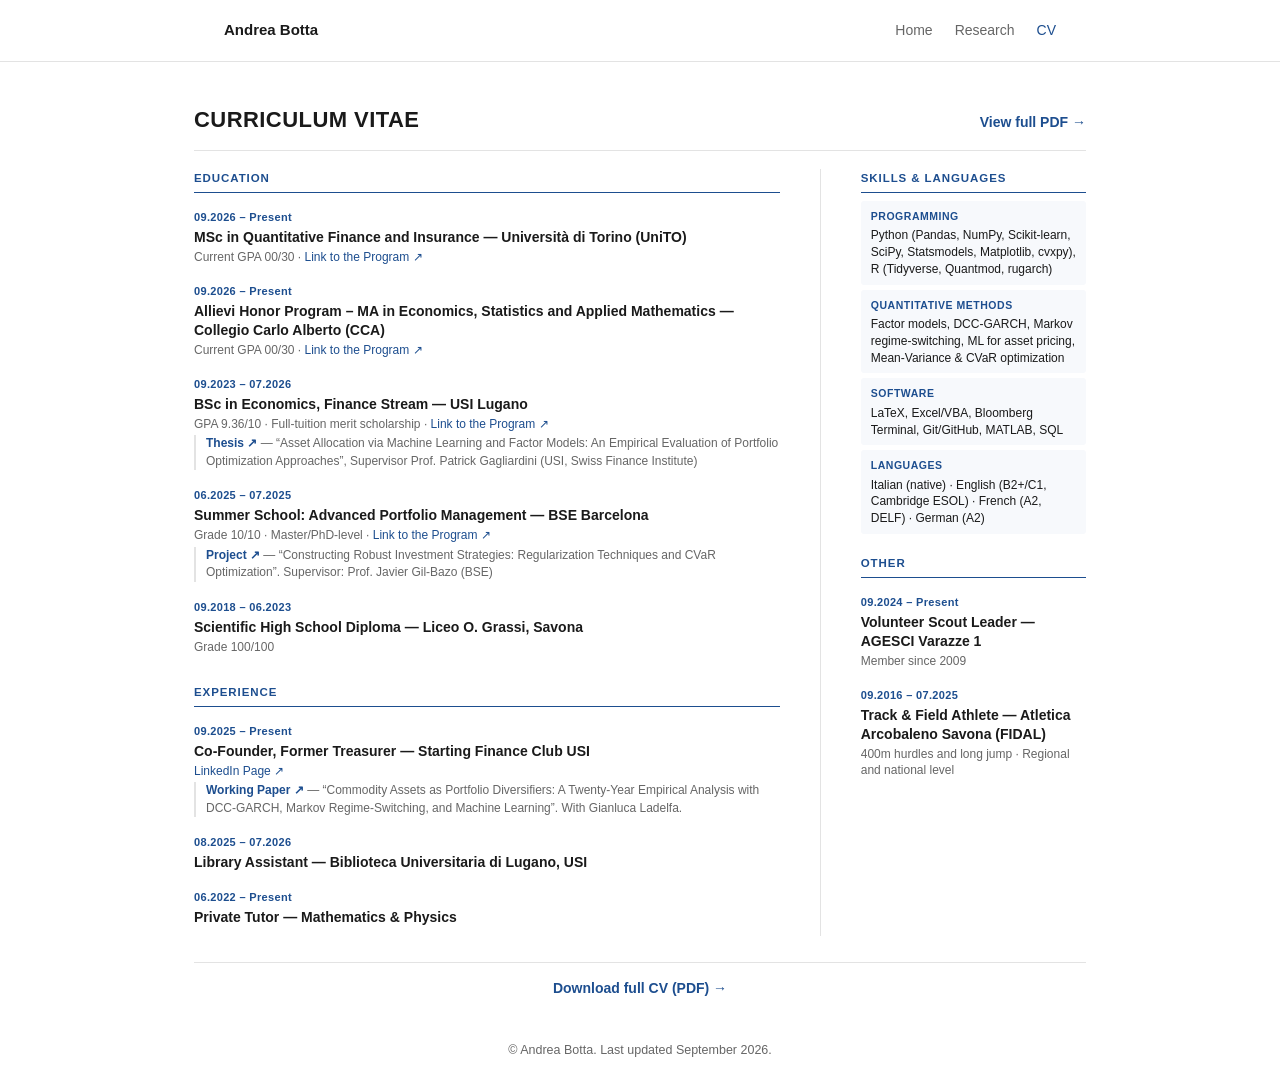
==== cv.html @ f4a3f2e6 "Update footer last updated date to September 2026" ====
<!DOCTYPE html>
<html lang="en">
<head>
<meta charset="UTF-8">
<meta name="viewport" content="width=device-width, initial-scale=1.0">
<title>CV — Andrea Botta</title>
<link rel="stylesheet" href="style.css">
</head>
<body class="cv-page">

<nav>
  <div class="nav-inner">
    <a href="index.html" class="nav-name">Andrea Botta</a>
    <div class="nav-links">
      <a href="index.html#home">Home</a>
      <a href="index.html#research">Research</a>
      <a href="cv.html" class="active">CV</a>
    </div>
  </div>
</nav>

<main class="wrap">

  <div class="cv-header">
    <h1 class="page-title">Curriculum Vitae</h1>
    <a href="07-2026_CV_ENG_Andrea_Botta.pdf" target="_blank" class="pdf-top-link">View full PDF →</a>
  </div>

  <div class="cv-grid">

    <!-- LEFT COLUMN — chronological history -->
    <div class="cv-col cv-col-left">

      <section id="education">
        <h2 class="sub-heading">Education</h2>

        <div class="cv-card">
          <div class="cv-card-date">09.2026 – Present</div>
          <div class="cv-card-title">MSc in Quantitative Finance and Insurance — Università di Torino (UniTO)</div>
          <div class="cv-card-sub">Current GPA 00/30 · <a href="https://www.finance-insurance.unito.it/do/home.pl" target="_blank">Link to the Program ↗</a></div>
        </div>

        <div class="cv-card">
          <div class="cv-card-date">09.2026 – Present</div>
          <div class="cv-card-title">Allievi Honor Program – MA in Economics, Statistics and Applied Mathematics — Collegio Carlo Alberto (CCA)</div>
          <div class="cv-card-sub">Current GPA 00/30 · <a href="https://www.carloalberto.org/education/allievi-honors-program/" target="_blank">Link to the Program ↗</a></div>
        </div>

        <div class="cv-card">
          <div class="cv-card-date">09.2023 – 07.2026</div>
          <div class="cv-card-title">BSc in Economics, Finance Stream — USI Lugano</div>
          <div class="cv-card-sub">GPA 9.36/10 · Full-tuition merit scholarship · <a href="https://www.desk.usi.ch/it/piano-degli-studi-bachelor-in-scienze-economiche" target="_blank">Link to the Program ↗</a></div>
          <div class="cv-card-link"><a href="index.html#research">Thesis ↗</a> — “Asset Allocation via Machine Learning and Factor Models: An Empirical Evaluation of Portfolio Optimization Approaches”, Supervisor Prof. Patrick Gagliardini (USI, Swiss Finance Institute)</div>
        </div>

        <div class="cv-card">
          <div class="cv-card-date">06.2025 – 07.2025</div>
          <div class="cv-card-title">Summer School: Advanced Portfolio Management — BSE Barcelona</div>
          <div class="cv-card-sub">Grade 10/10 · Master/PhD-level · <a href="https://bse.eu/summer-school/finance/advanced-portfolio-management" target="_blank">Link to the Program ↗</a></div>
          <div class="cv-card-link"><a href="index.html#research">Project ↗</a> — “Constructing Robust Investment Strategies: Regularization Techniques and CVaR Optimization”. Supervisor: Prof. Javier Gil-Bazo (BSE)</div>
        </div>

        <div class="cv-card">
          <div class="cv-card-date">09.2018 – 06.2023</div>
          <div class="cv-card-title">Scientific High School Diploma — Liceo O. Grassi, Savona</div>
          <div class="cv-card-sub">Grade 100/100</div>
        </div>
      </section>

      <section id="experience">
        <h2 class="sub-heading">Experience</h2>

        <div class="cv-card">
          <div class="cv-card-date">09.2025 – Present</div>
          <div class="cv-card-title">Co-Founder, Former Treasurer — Starting Finance Club USI</div>
          <div class="cv-card-sub"><a href="https://www.linkedin.com/company/starting-finance-club-usi/" target="_blank">LinkedIn Page ↗</a></div>
          <div class="cv-card-link"><a href="index.html#research">Working Paper ↗</a> — “Commodity Assets as Portfolio Diversifiers: A Twenty-Year Empirical Analysis with DCC-GARCH, Markov Regime-Switching, and Machine Learning”. With Gianluca Ladelfa.</div>
        </div>

        <div class="cv-card">
          <div class="cv-card-date">08.2025 – 07.2026</div>
          <div class="cv-card-title">Library Assistant — Biblioteca Universitaria di Lugano, USI</div>
        </div>

        <div class="cv-card">
          <div class="cv-card-date">06.2022 – Present</div>
          <div class="cv-card-title">Private Tutor — Mathematics &amp; Physics</div>
        </div>
      </section>

    </div>

    <!-- RIGHT COLUMN — capabilities & extras -->
    <div class="cv-col cv-col-right">

      <section id="skills">
        <h2 class="sub-heading">Skills &amp; Languages</h2>
        <div class="cv-skills-grid">
          <div class="cv-skill-card">
            <div class="cv-skill-label">Programming</div>
            <div class="cv-skill-value">Python (Pandas, NumPy, Scikit-learn, SciPy, Statsmodels, Matplotlib, cvxpy), R (Tidyverse, Quantmod, rugarch)</div>
          </div>
          <div class="cv-skill-card">
            <div class="cv-skill-label">Quantitative Methods</div>
            <div class="cv-skill-value">Factor models, DCC-GARCH, Markov regime-switching, ML for asset pricing, Mean-Variance &amp; CVaR optimization</div>
          </div>
          <div class="cv-skill-card">
            <div class="cv-skill-label">Software</div>
            <div class="cv-skill-value">LaTeX, Excel/VBA, Bloomberg Terminal, Git/GitHub, MATLAB, SQL</div>
          </div>
          <div class="cv-skill-card">
            <div class="cv-skill-label">Languages</div>
            <div class="cv-skill-value">Italian (native) · English (B2+/C1, Cambridge ESOL) · French (A2, DELF) · German (A2)</div>
          </div>
        </div>
      </section>

      <section id="other">
        <h2 class="sub-heading">Other</h2>

        <div class="cv-card">
          <div class="cv-card-date">09.2024 – Present</div>
          <div class="cv-card-title">Volunteer Scout Leader — AGESCI Varazze 1</div>
          <div class="cv-card-sub">Member since 2009</div>
        </div>

        <div class="cv-card">
          <div class="cv-card-date">09.2016 – 07.2025</div>
          <div class="cv-card-title">Track &amp; Field Athlete — Atletica Arcobaleno Savona (FIDAL)</div>
          <div class="cv-card-sub">400m hurdles and long jump · Regional and national level</div>
        </div>
      </section>

    </div>

  </div>

  <div class="cv-pdf-bottom">
    <a href="07-2026_CV_ENG_Andrea_Botta.pdf" target="_blank">Download full CV (PDF) →</a>
  </div>

</main>

<footer>© Andrea Botta. Last updated September 2026.</footer>

</body>
</html>
---- style.css ----
/* ===========================================================
   Andrea Botta — site stylesheet
   HOW TO CUSTOMIZE — read this first
   ===========================================================

   1) FONT — Helvetica everywhere (--font-main). Just edit this
      one variable to change it site-wide.

   2) SIZES — --font-size-base scales body text. --h1-size, --h2-size,
      --sub-size scale headings independently.

   3) COLOR — only one accent now: --color-accent (blue). Used for
      links, section titles, hover states. No second color, kept
      deliberately simple.

   4) WIDTH — --content-width controls how wide the page is.
      =========================================================== */

:root{
  --font-main: Helvetica, Arial, "Segoe UI", sans-serif;

  --font-size-base: 16px;
  --h1-size: 32px;
  --h2-size: 18px;
  --sub-size: 16px;

  --color-bg: #ffffff;
  --color-text: #1a1a1a;
  --color-text-soft: #666666;
  --color-border: #e3e3e3;

  --color-accent: #1d4e8f;

  --content-width: 880px;
}

*{box-sizing:border-box; margin:0; padding:0;}

body{
  font-family: var(--font-main);
  font-size: var(--font-size-base);
  color: var(--color-text);
  background: var(--color-bg);
  line-height: 1.65;
  -webkit-font-smoothing: antialiased;
}

a{
  color: var(--color-accent);
  text-decoration: none;
  border-bottom: 1px solid var(--color-border);
}
a:hover{ border-bottom-color: var(--color-accent); }

/* NAV */
nav{
  border-bottom: 1px solid var(--color-border);
  padding: 18px 0;
}
.nav-inner{
  max-width: var(--content-width);
  margin: 0 auto;
  padding: 0 24px;
  display: flex;
  justify-content: space-between;
  align-items: center;
  flex-wrap: wrap;
  gap: 10px;
}
.nav-name{
  font-weight: 600;
  font-size: 15px;
  color: var(--color-text);
  border-bottom: none;
}
.nav-links{ display: flex; gap: 22px; }
.nav-links a{
  font-size: 14px;
  color: var(--color-text-soft);
  border-bottom: none;
}
.nav-links a:hover, .nav-links a.active{ color: var(--color-accent); }

/* LAYOUT */
.wrap{
  max-width: var(--content-width);
  margin: 0 auto;
  padding: 56px 24px 40px;
}

/* INTRO HEADER — photo next to name/subtitle */
.intro-header{
  display: flex;
  align-items: center;
  gap: 24px;
  margin-bottom: 28px;
}
.profile-photo{
  width: 96px;
  height: 96px;
  border-radius: 50%;
  object-fit: cover;
  border: 1px solid var(--color-border);
  flex-shrink: 0;
}
.intro-text h1{
  font-size: var(--h1-size);
  font-weight: 700;
  margin-bottom: 6px;
}
.intro-text .subtitle{
  font-size: 15.5px;
  color: var(--color-text-soft);
  margin-bottom: 0;
}

.section-heading{
  font-size: var(--h2-size);
  font-weight: 700;
  text-transform: uppercase;
  letter-spacing: 0.04em;
  color: var(--color-text);
  margin: 28px 0 14px;
}
section#home .section-heading{ margin-top: 0; }
.intro p{ font-size: 15.5px; text-align: justify; }

.contacts{ margin-top: 20px; }
.contact-row{ font-size: 14.5px; margin-bottom: 6px; }
.contact-label{ color: var(--color-text-soft); margin-right: 4px; }

.divider{
  border: none;
  border-top: 1px solid var(--color-border);
  margin: 40px 0;
}

/* CV PAGE TITLES */
.page-title{
  font-size: 26px;
  font-weight: 700;
  text-transform: uppercase;
  letter-spacing: 0.02em;
  color: var(--color-text);
  margin-bottom: 36px;
}
.sub-heading{
  font-size: var(--sub-size);
  font-weight: 700;
  text-transform: uppercase;
  letter-spacing: 0.04em;
  color: var(--color-text);
  margin: 36px 0 16px;
  padding-bottom: 8px;
  border-bottom: 2px solid var(--color-accent);
}
section#education .sub-heading{ margin-top: 0; }

/* ENTRIES — plain rows (CV page) */
.entry{ margin-bottom: 14px; }
.entry:last-child{ margin-bottom: 0; }
.entry-head{
  display: flex;
  justify-content: space-between;
  align-items: baseline;
  flex-wrap: wrap;
  gap: 0 14px;
}
.entry-title{ font-size: 15.5px; font-weight: 600; color: var(--color-text); }
.entry-title a{ color: var(--color-text); border-bottom: 1px solid transparent; }
.entry-title a:hover{ color: var(--color-accent); border-bottom-color: var(--color-accent); }
.entry-date{ font-size: 13px; color: var(--color-accent); white-space: nowrap; }
.entry-meta{ font-size: 13.5px; color: var(--color-accent); margin: 1px 0 12px; }
.entry-meta-block{ font-size: 13.5px; color: var(--color-text-soft); margin: 4px 0 10px; line-height: 1.55; }
.entry-meta-block .meta-date{ color: var(--color-accent); }
.entry-desc{ font-size: 14.5px; color: #2e2e2e; text-align: justify; }
.entry-list{ margin: 8px 0 0 18px; font-size: 14.5px; color: #2e2e2e; }
.entry-list li{ margin-bottom: 4px; }

/* ENTRY CARDS — Research on Home, simple colored hover edge */
.entry-card{
  border-left: 3px solid var(--color-border);
  padding: 2px 0 2px 18px;
  margin-bottom: 30px;
  transition: border-color 0.15s ease;
}
.entry-card:hover{ border-left-color: var(--color-accent); }
.entry-card:last-child{ margin-bottom: 0; }
.entry-card .entry-title{ font-size: 15.5px; font-weight: 600; }
.entry-card .entry-meta{ font-size: 13.5px; color: var(--color-accent); margin: 2px 0 8px; }

.entry-links{ display: flex; gap: 16px; margin-top: 8px; }
.entry-links a{ font-size: 13.5px; }

.cv-cta{ margin-top: 36px; font-size: 14.5px; }
.cv-pdf-cta{ margin-top: 48px; padding-top: 24px; border-top: 1px solid var(--color-border); font-size: 14.5px; }

/* Professor / lecturer names */
.prof{ color: var(--color-accent); font-weight: 600; }

/* SKILLS GRID (CV page) */
.skills-grid{
  display: grid;
  grid-template-columns: 1fr 1fr;
  gap: 22px 28px;
  margin-bottom: 28px;
}
.skill-block h4{
  font-size: 12.5px;
  text-transform: uppercase;
  letter-spacing: 0.03em;
  color: var(--color-text-soft);
  margin-bottom: 6px;
}
.skill-block p{ font-size: 14px; color: #2e2e2e; }

.lang-list{ border-top: 1px solid var(--color-border); }
.lang-row{
  display: flex;
  justify-content: space-between;
  font-size: 14.5px;
  padding: 9px 0;
  border-bottom: 1px solid var(--color-border);
}
.lang-level{ color: var(--color-accent); font-size: 13.5px; }

/* FOOTER */
footer{
  max-width: var(--content-width);
  margin: 0 auto;
  padding: 24px 24px 60px;
  font-size: 12.5px;
  color: var(--color-text-soft);
  text-align: center;
}

@media (max-width: 600px){
  .intro-header{ flex-direction: column; align-items: flex-start; gap: 14px; }
  .intro-text h1{ font-size: 26px; }
  .page-title{ font-size: 22px; }
  .skills-grid{ grid-template-columns: 1fr; }
  .nav-inner{ flex-direction: column; align-items: flex-start; }
}
/* =====================================================
   CV PAGE — single-screen, two-column layout
   Everything visible on load: chronological history on
   the left, capabilities/extras on the right, separated
   by a thin accent-toned rule (the page's one signature
   device — it echoes the accent underline on each heading).
   ===================================================== */

.cv-page .wrap{ max-width: 940px; padding: 40px 24px 28px; }

.cv-header{
  display: flex;
  justify-content: space-between;
  align-items: baseline;
  margin-bottom: 18px;
  padding-bottom: 12px;
  border-bottom: 1px solid var(--color-border);
}
.pdf-top-link{
  font-size: 14px;
  font-weight: 600;
  color: var(--color-accent);
  border-bottom: none;
  white-space: nowrap;
}
.pdf-top-link:hover{ border-bottom: 1px solid var(--color-accent); }

/* Override page-title size on CV page only */
.cv-header .page-title{ font-size: 22px; margin-bottom: 0; }

/* Two-column grid */
.cv-grid{
  display: grid;
  grid-template-columns: 2.2fr 1fr;
  gap: 0 40px;
}
.cv-col-right{
  border-left: 1px solid var(--color-border);
  padding-left: 40px;
}
.cv-col > section + section{ margin-top: 20px; }

/* Section headings — small caps, accent rule */
.sub-heading{
  font-size: 11.5px;
  font-weight: 700;
  text-transform: uppercase;
  letter-spacing: 0.08em;
  color: var(--color-accent);
  margin: 0 0 8px;
  padding-bottom: 4px;
  border-bottom: 1.5px solid var(--color-accent);
}

/* CV cards — dense stacked rows: date, then title, then meta, then links */
.cv-card{
  padding: 7px 8px;
  margin: 0 -8px 2px;
  border-radius: 3px;
  transition: background 0.12s ease;
}
.cv-card:hover{ background: #f2f6fc; }
.cv-card-date{
  font-size: 11px;
  font-weight: 700;
  letter-spacing: 0.03em;
  color: var(--color-accent);
  margin-bottom: 2px;
}
.cv-card-title{
  font-size: 14px;
  font-weight: 600;
  color: var(--color-text);
  line-height: 1.35;
}
.cv-card-title a{
  color: var(--color-text);
  border-bottom: none;
  font-weight: 600;
}
.cv-card-title a:hover{ color: var(--color-accent); }
.cv-card-sub{
  font-size: 12px;
  color: var(--color-text-soft);
  margin-top: 2px;
  line-height: 1.4;
}
.cv-card-sub a{
  font-size: 12px;
  color: var(--color-accent);
  border-bottom: none;
}
.cv-card-sub a:hover{ border-bottom: 1px solid var(--color-accent); }

/* Project link line — own row, brief description after the link */
.cv-card-link{
  font-size: 12px;
  color: var(--color-text-soft);
  margin-top: 3px;
  padding-left: 10px;
  border-left: 2px solid var(--color-border);
  line-height: 1.45;
}
.cv-card-link a{
  font-weight: 600;
  color: var(--color-accent);
  border-bottom: none;
  white-space: nowrap;
}
.cv-card-link a:hover{ border-bottom: 1px solid var(--color-accent); }

/* Skills — stacked compact blocks (single column suits the narrower right side) */
.cv-skills-grid{
  display: flex;
  flex-direction: column;
  gap: 5px;
}
.cv-skill-card{
  padding: 7px 10px;
  border-radius: 3px;
  background: #f7f9fc;
  transition: background 0.12s ease;
}
.cv-skill-card:hover{ background: #e8f0fa; }
.cv-skill-label{
  font-size: 10.5px;
  font-weight: 700;
  text-transform: uppercase;
  letter-spacing: 0.05em;
  color: var(--color-accent);
  margin-bottom: 2px;
}
.cv-skill-value{
  font-size: 12px;
  color: var(--color-text);
  line-height: 1.4;
}

/* Bottom PDF link */
.cv-pdf-bottom{
  margin-top: 26px;
  padding-top: 14px;
  border-top: 1px solid var(--color-border);
  font-size: 14px;
  text-align: center;
}
.cv-pdf-bottom a{
  font-weight: 600;
  color: var(--color-accent);
  border-bottom: none;
}
.cv-pdf-bottom a:hover{ border-bottom: 1px solid var(--color-accent); }

/* Footer compact on CV page */
.cv-page footer{ padding-top: 12px; padding-bottom: 22px; }

@media (max-width: 760px){
  .cv-grid{ grid-template-columns: 1fr; }
  .cv-col-right{
    border-left: none;
    padding-left: 0;
    margin-top: 22px;
    padding-top: 22px;
    border-top: 1px solid var(--color-border);
  }
}

@media (max-width: 600px){
  .cv-header{ flex-direction: column; gap: 6px; }
}
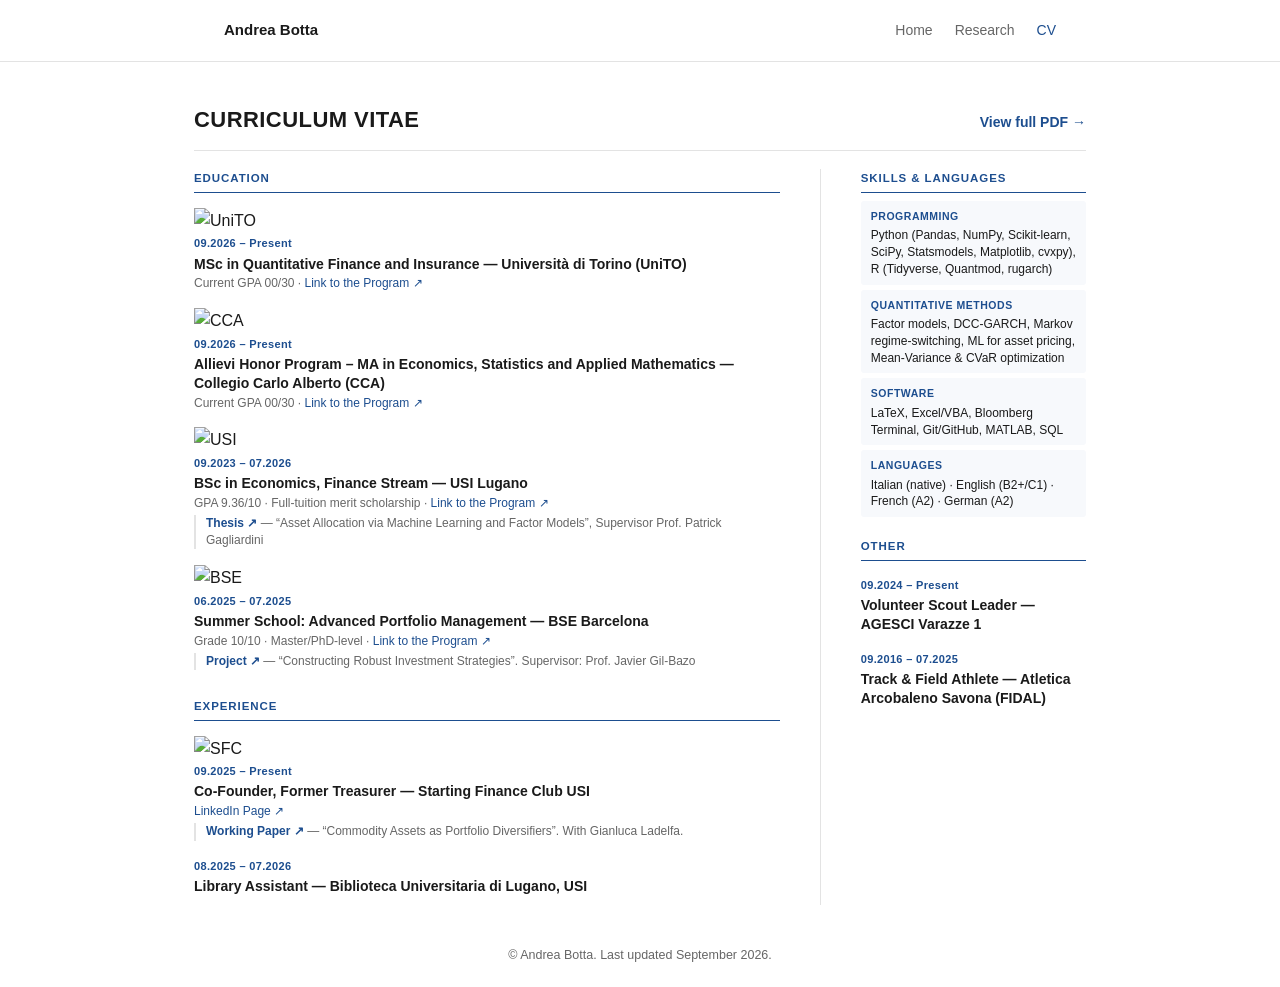
==== commit 21f5d76a: "Refactor CV layout and improve structure" ====
--- a/cv.html
+++ b/cv.html
@@ -5,6 +5,8 @@
 <meta name="viewport" content="width=device-width, initial-scale=1.0">
 <title>CV — Andrea Botta</title>
 <link rel="stylesheet" href="style.css">
+<!-- FontAwesome per le icone -->
+<link rel="stylesheet" href="https://cdnjs.cloudflare.com/ajax/libs/font-awesome/6.4.0/css/all.min.css">
 </head>
 <body class="cv-page">
 
@@ -12,8 +14,8 @@
   <div class="nav-inner">
     <a href="index.html" class="nav-name">Andrea Botta</a>
     <div class="nav-links">
-      <a href="index.html#home">Home</a>
-      <a href="index.html#research">Research</a>
+      <a href="index.html">Home</a>
+      <a href="research.html">Research</a>
       <a href="cv.html" class="active">CV</a>
     </div>
   </div>
@@ -28,42 +30,56 @@
 
   <div class="cv-grid">
 
-    <!-- LEFT COLUMN — chronological history -->
+    <!-- LEFT COLUMN -->
     <div class="cv-col cv-col-left">
 
       <section id="education">
         <h2 class="sub-heading">Education</h2>
 
         <div class="cv-card">
-          <div class="cv-card-date">09.2026 – Present</div>
-          <div class="cv-card-title">MSc in Quantitative Finance and Insurance — Università di Torino (UniTO)</div>
-          <div class="cv-card-sub">Current GPA 00/30 · <a href="https://www.finance-insurance.unito.it/do/home.pl" target="_blank">Link to the Program ↗</a></div>
+          <div class="cv-card-header">
+            <img src="logo-unito.png" alt="UniTO" class="cv-logo">
+            <div class="cv-card-content">
+              <div class="cv-card-date">09.2026 – Present</div>
+              <div class="cv-card-title">MSc in Quantitative Finance and Insurance — Università di Torino (UniTO)</div>
+              <div class="cv-card-sub">Current GPA 00/30 · <a href="https://www.finance-insurance.unito.it/do/home.pl" target="_blank">Link to the Program ↗</a></div>
+            </div>
+          </div>
         </div>
 
         <div class="cv-card">
-          <div class="cv-card-date">09.2026 – Present</div>
-          <div class="cv-card-title">Allievi Honor Program – MA in Economics, Statistics and Applied Mathematics — Collegio Carlo Alberto (CCA)</div>
-          <div class="cv-card-sub">Current GPA 00/30 · <a href="https://www.carloalberto.org/education/allievi-honors-program/" target="_blank">Link to the Program ↗</a></div>
+          <div class="cv-card-header">
+            <img src="logo-cca.png" alt="CCA" class="cv-logo">
+            <div class="cv-card-content">
+              <div class="cv-card-date">09.2026 – Present</div>
+              <div class="cv-card-title">Allievi Honor Program – MA in Economics, Statistics and Applied Mathematics — Collegio Carlo Alberto (CCA)</div>
+              <div class="cv-card-sub">Current GPA 00/30 · <a href="https://www.carloalberto.org/education/allievi-honors-program/" target="_blank">Link to the Program ↗</a></div>
+            </div>
+          </div>
         </div>
 
         <div class="cv-card">
-          <div class="cv-card-date">09.2023 – 07.2026</div>
-          <div class="cv-card-title">BSc in Economics, Finance Stream — USI Lugano</div>
-          <div class="cv-card-sub">GPA 9.36/10 · Full-tuition merit scholarship · <a href="https://www.desk.usi.ch/it/piano-degli-studi-bachelor-in-scienze-economiche" target="_blank">Link to the Program ↗</a></div>
-          <div class="cv-card-link"><a href="index.html#research">Thesis ↗</a> — “Asset Allocation via Machine Learning and Factor Models: An Empirical Evaluation of Portfolio Optimization Approaches”, Supervisor Prof. Patrick Gagliardini (USI, Swiss Finance Institute)</div>
+          <div class="cv-card-header">
+            <img src="logo-usi.png" alt="USI" class="cv-logo">
+            <div class="cv-card-content">
+              <div class="cv-card-date">09.2023 – 07.2026</div>
+              <div class="cv-card-title">BSc in Economics, Finance Stream — USI Lugano</div>
+              <div class="cv-card-sub">GPA 9.36/10 · Full-tuition merit scholarship · <a href="https://www.desk.usi.ch/it/piano-degli-studi-bachelor-in-scienze-economiche" target="_blank">Link to the Program ↗</a></div>
+              <div class="cv-card-link"><a href="research.html">Thesis ↗</a> — “Asset Allocation via Machine Learning and Factor Models”, Supervisor Prof. Patrick Gagliardini</div>
+            </div>
+          </div>
         </div>
 
         <div class="cv-card">
-          <div class="cv-card-date">06.2025 – 07.2025</div>
-          <div class="cv-card-title">Summer School: Advanced Portfolio Management — BSE Barcelona</div>
-          <div class="cv-card-sub">Grade 10/10 · Master/PhD-level · <a href="https://bse.eu/summer-school/finance/advanced-portfolio-management" target="_blank">Link to the Program ↗</a></div>
-          <div class="cv-card-link"><a href="index.html#research">Project ↗</a> — “Constructing Robust Investment Strategies: Regularization Techniques and CVaR Optimization”. Supervisor: Prof. Javier Gil-Bazo (BSE)</div>
-        </div>
-
-        <div class="cv-card">
-          <div class="cv-card-date">09.2018 – 06.2023</div>
-          <div class="cv-card-title">Scientific High School Diploma — Liceo O. Grassi, Savona</div>
-          <div class="cv-card-sub">Grade 100/100</div>
+          <div class="cv-card-header">
+            <img src="logo-bse.png" alt="BSE" class="cv-logo">
+            <div class="cv-card-content">
+              <div class="cv-card-date">06.2025 – 07.2025</div>
+              <div class="cv-card-title">Summer School: Advanced Portfolio Management — BSE Barcelona</div>
+              <div class="cv-card-sub">Grade 10/10 · Master/PhD-level · <a href="https://bse.eu/summer-school/finance/advanced-portfolio-management" target="_blank">Link to the Program ↗</a></div>
+              <div class="cv-card-link"><a href="research.html">Project ↗</a> — “Constructing Robust Investment Strategies”. Supervisor: Prof. Javier Gil-Bazo</div>
+            </div>
+          </div>
         </div>
       </section>
 
@@ -71,28 +87,31 @@
         <h2 class="sub-heading">Experience</h2>
 
         <div class="cv-card">
-          <div class="cv-card-date">09.2025 – Present</div>
-          <div class="cv-card-title">Co-Founder, Former Treasurer — Starting Finance Club USI</div>
-          <div class="cv-card-sub"><a href="https://www.linkedin.com/company/starting-finance-club-usi/" target="_blank">LinkedIn Page ↗</a></div>
-          <div class="cv-card-link"><a href="index.html#research">Working Paper ↗</a> — “Commodity Assets as Portfolio Diversifiers: A Twenty-Year Empirical Analysis with DCC-GARCH, Markov Regime-Switching, and Machine Learning”. With Gianluca Ladelfa.</div>
+          <div class="cv-card-header">
+            <img src="logo-sfc.png" alt="SFC" class="cv-logo">
+            <div class="cv-card-content">
+              <div class="cv-card-date">09.2025 – Present</div>
+              <div class="cv-card-title">Co-Founder, Former Treasurer — Starting Finance Club USI</div>
+              <div class="cv-card-sub"><a href="https://www.linkedin.com/company/starting-finance-club-usi/" target="_blank">LinkedIn Page ↗</a></div>
+              <div class="cv-card-link"><a href="research.html">Working Paper ↗</a> — “Commodity Assets as Portfolio Diversifiers”. With Gianluca Ladelfa.</div>
+            </div>
+          </div>
         </div>
 
         <div class="cv-card">
-          <div class="cv-card-date">08.2025 – 07.2026</div>
-          <div class="cv-card-title">Library Assistant — Biblioteca Universitaria di Lugano, USI</div>
+          <div class="cv-card-header">
+            <div class="cv-card-content">
+              <div class="cv-card-date">08.2025 – 07.2026</div>
+              <div class="cv-card-title">Library Assistant — Biblioteca Universitaria di Lugano, USI</div>
+            </div>
+          </div>
         </div>
 
-        <div class="cv-card">
-          <div class="cv-card-date">06.2022 – Present</div>
-          <div class="cv-card-title">Private Tutor — Mathematics &amp; Physics</div>
-        </div>
       </section>
-
     </div>
 
-    <!-- RIGHT COLUMN — capabilities & extras -->
+    <!-- RIGHT COLUMN -->
     <div class="cv-col cv-col-right">
-
       <section id="skills">
         <h2 class="sub-heading">Skills &amp; Languages</h2>
         <div class="cv-skills-grid">
@@ -110,38 +129,33 @@
           </div>
           <div class="cv-skill-card">
             <div class="cv-skill-label">Languages</div>
-            <div class="cv-skill-value">Italian (native) · English (B2+/C1, Cambridge ESOL) · French (A2, DELF) · German (A2)</div>
+            <div class="cv-skill-value">Italian (native) · English (B2+/C1) · French (A2) · German (A2)</div>
           </div>
         </div>
       </section>
 
       <section id="other">
         <h2 class="sub-heading">Other</h2>
-
         <div class="cv-card">
           <div class="cv-card-date">09.2024 – Present</div>
           <div class="cv-card-title">Volunteer Scout Leader — AGESCI Varazze 1</div>
-          <div class="cv-card-sub">Member since 2009</div>
         </div>
-
         <div class="cv-card">
           <div class="cv-card-date">09.2016 – 07.2025</div>
           <div class="cv-card-title">Track &amp; Field Athlete — Atletica Arcobaleno Savona (FIDAL)</div>
-          <div class="cv-card-sub">400m hurdles and long jump · Regional and national level</div>
         </div>
       </section>
-
     </div>
 
   </div>
 
-  <div class="cv-pdf-bottom">
-    <a href="07-2026_CV_ENG_Andrea_Botta.pdf" target="_blank">Download full CV (PDF) →</a>
-  </div>
-
 </main>
 
-<footer>© Andrea Botta. Last updated September 2026.</footer>
+<footer>
+  <div class="footer-inner">
+    © Andrea Botta. Last updated September 2026.
+  </div>
+</footer>
 
 </body>
 </html>
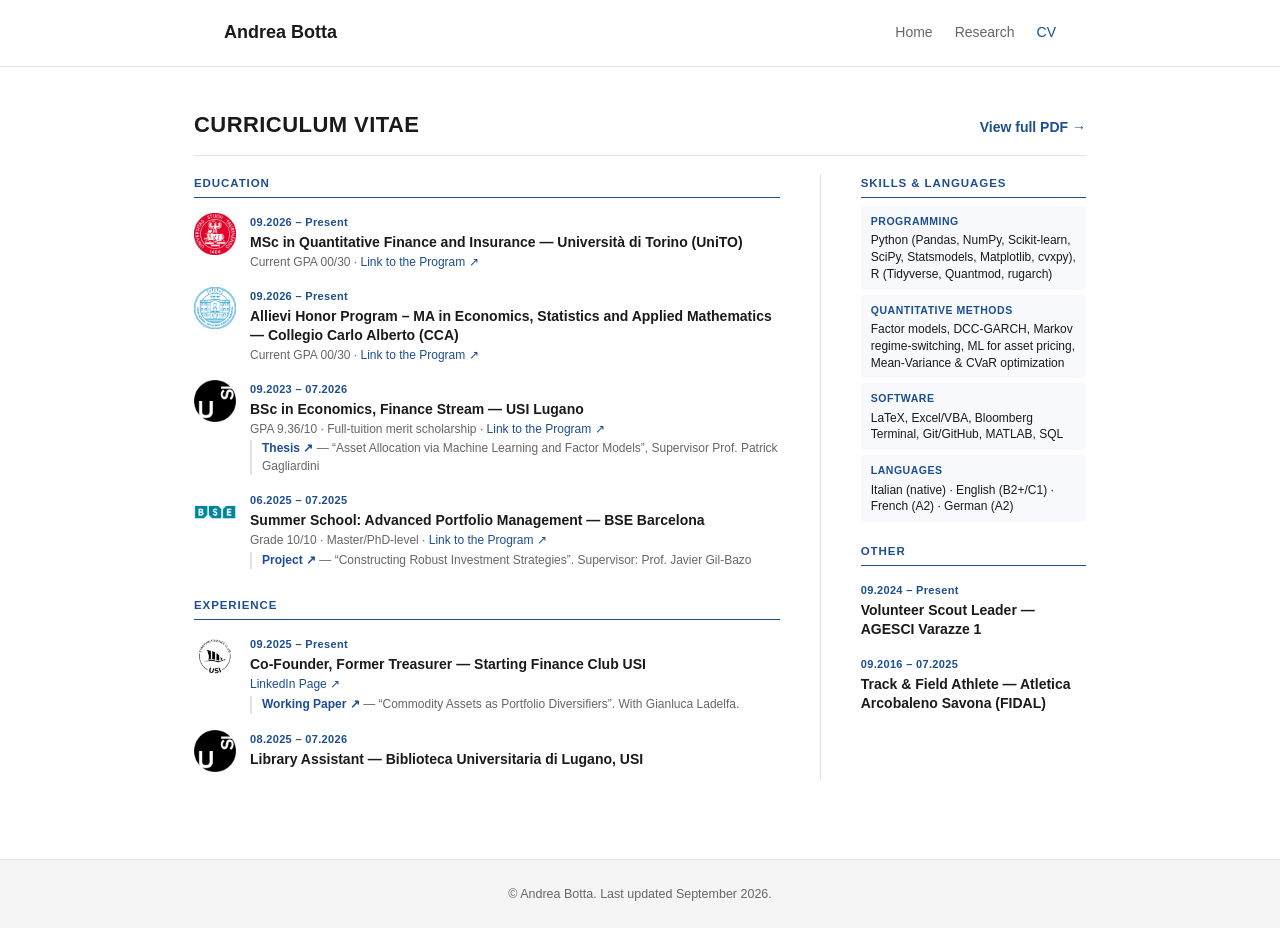
==== commit 6be9cc24: "Add logo image to CV card" ====
--- a/cv.html
+++ b/cv.html
@@ -100,6 +100,7 @@
 
         <div class="cv-card">
           <div class="cv-card-header">
+            <img src="logo-usi.png" alt="USI" class="cv-logo">
             <div class="cv-card-content">
               <div class="cv-card-date">08.2025 – 07.2026</div>
               <div class="cv-card-title">Library Assistant — Biblioteca Universitaria di Lugano, USI</div>
--- a/style.css
+++ b/style.css
@@ -52,8 +52,12 @@
 }
 a:hover{ border-bottom-color: var(--color-accent); }
 
-/* NAV */
+/* ================= NAV ================= */
 nav{
+  position: sticky;
+  top: 0;
+  background-color: var(--color-bg);
+  z-index: 1000;
   border-bottom: 1px solid var(--color-border);
   padding: 18px 0;
 }
@@ -69,7 +73,7 @@
 }
 .nav-name{
   font-weight: 600;
-  font-size: 15px;
+  font-size: 18px; /* Nome leggermente ingrandito */
   color: var(--color-text);
   border-bottom: none;
 }
@@ -81,7 +85,7 @@
 }
 .nav-links a:hover, .nav-links a.active{ color: var(--color-accent); }
 
-/* LAYOUT */
+/* ================= LAYOUT ================= */
 .wrap{
   max-width: var(--content-width);
   margin: 0 auto;
@@ -125,9 +129,16 @@
 section#home .section-heading{ margin-top: 0; }
 .intro p{ font-size: 15.5px; text-align: justify; }
 
+/* ================= CONTACTS & ICONS ================= */
 .contacts{ margin-top: 20px; }
-.contact-row{ font-size: 14.5px; margin-bottom: 6px; }
+.contact-row{ font-size: 14.5px; margin-bottom: 6px; display: flex; align-items: center; }
 .contact-label{ color: var(--color-text-soft); margin-right: 4px; }
+.contact-icon {
+  color: var(--color-accent);
+  width: 20px;
+  text-align: center;
+  margin-right: 8px;
+}
 
 .divider{
   border: none;
@@ -135,7 +146,7 @@
   margin: 40px 0;
 }
 
-/* CV PAGE TITLES */
+/* ================= CV PAGE TITLES ================= */
 .page-title{
   font-size: 26px;
   font-weight: 700;
@@ -156,7 +167,7 @@
 }
 section#education .sub-heading{ margin-top: 0; }
 
-/* ENTRIES — plain rows (CV page) */
+/* ENTRIES — plain rows */
 .entry{ margin-bottom: 14px; }
 .entry:last-child{ margin-bottom: 0; }
 .entry-head{
@@ -198,7 +209,7 @@
 /* Professor / lecturer names */
 .prof{ color: var(--color-accent); font-weight: 600; }
 
-/* SKILLS GRID (CV page) */
+/* SKILLS GRID */
 .skills-grid{
   display: grid;
   grid-template-columns: 1fr 1fr;
@@ -224,11 +235,17 @@
 }
 .lang-level{ color: var(--color-accent); font-size: 13.5px; }
 
-/* FOOTER */
-footer{
+/* ================= FOOTER ================= */
+footer {
+  background-color: #f5f5f5; /* Barra grigia a larghezza intera */
+  border-top: 1px solid var(--color-border);
+  padding: 24px 0;
+  margin-top: 50px;
+}
+.footer-inner {
   max-width: var(--content-width);
   margin: 0 auto;
-  padding: 24px 24px 60px;
+  padding: 0 24px;
   font-size: 12.5px;
   color: var(--color-text-soft);
   text-align: center;
@@ -241,12 +258,12 @@
   .skills-grid{ grid-template-columns: 1fr; }
   .nav-inner{ flex-direction: column; align-items: flex-start; }
 }
+
 /* =====================================================
    CV PAGE — single-screen, two-column layout
    Everything visible on load: chronological history on
    the left, capabilities/extras on the right, separated
-   by a thin accent-toned rule (the page's one signature
-   device — it echoes the accent underline on each heading).
+   by a thin accent-toned rule.
    ===================================================== */
 
 .cv-page .wrap{ max-width: 940px; padding: 40px 24px 28px; }
@@ -284,7 +301,7 @@
 .cv-col > section + section{ margin-top: 20px; }
 
 /* Section headings — small caps, accent rule */
-.sub-heading{
+.cv-page .sub-heading{
   font-size: 11.5px;
   font-weight: 700;
   text-transform: uppercase;
@@ -303,6 +320,24 @@
   transition: background 0.12s ease;
 }
 .cv-card:hover{ background: #f2f6fc; }
+
+/* CV LOGOS (Struttura per loghi accanto al testo) */
+.cv-card-header {
+  display: flex;
+  align-items: flex-start;
+  gap: 14px;
+}
+.cv-logo {
+  width: 42px; /* Dimensione loghi */
+  height: 42px;
+  object-fit: contain;
+  flex-shrink: 0;
+  border-radius: 4px;
+}
+.cv-card-content {
+  flex: 1;
+}
+
 .cv-card-date{
   font-size: 11px;
   font-weight: 700;
@@ -395,7 +430,7 @@
 .cv-pdf-bottom a:hover{ border-bottom: 1px solid var(--color-accent); }
 
 /* Footer compact on CV page */
-.cv-page footer{ padding-top: 12px; padding-bottom: 22px; }
+.cv-page footer { padding-top: 24px; padding-bottom: 24px; }
 
 @media (max-width: 760px){
   .cv-grid{ grid-template-columns: 1fr; }
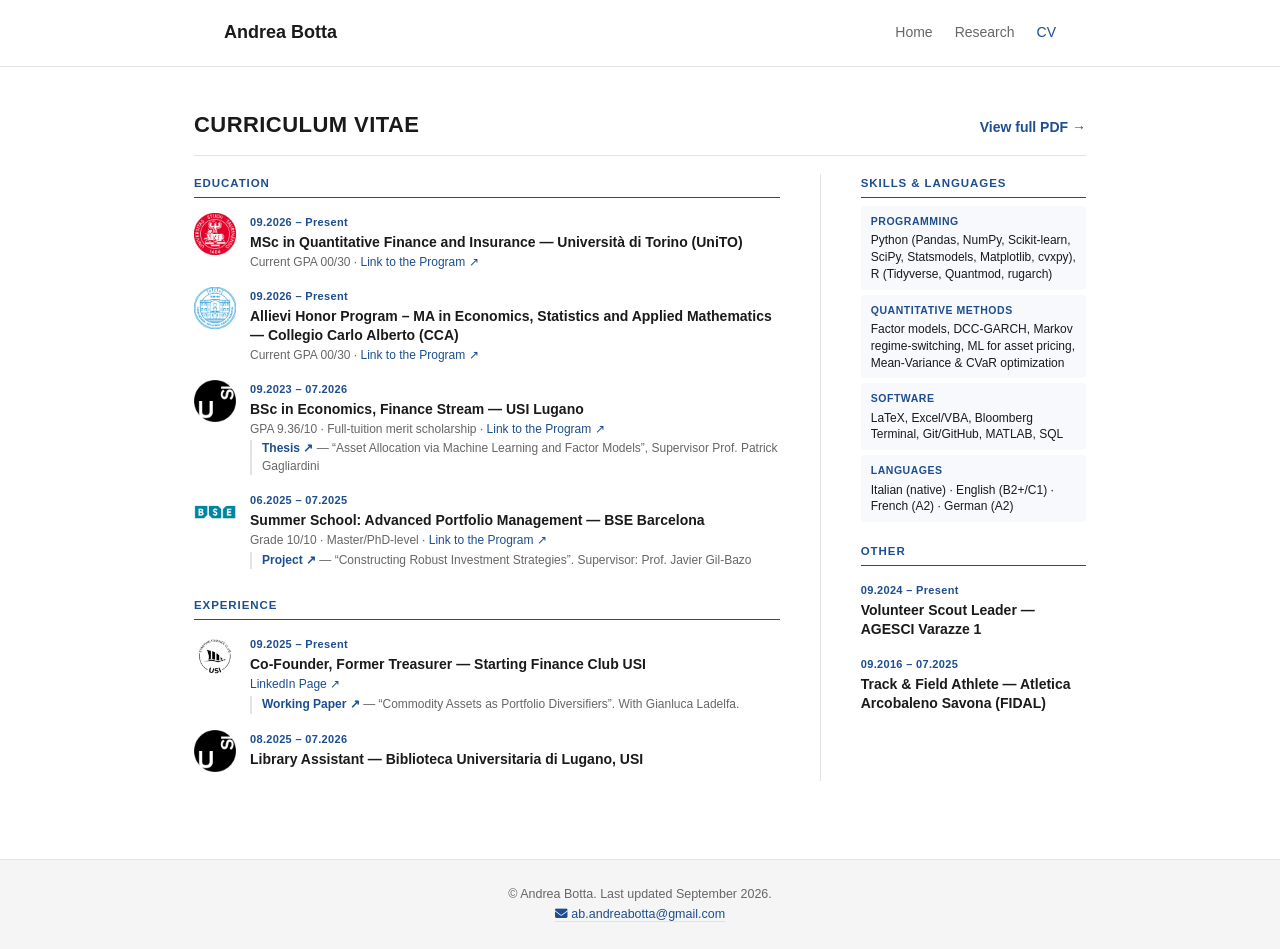
==== commit 17afa792: "Update footer with contact information Added contact email link to the footer." ====
--- a/cv.html
+++ b/cv.html
@@ -154,7 +154,10 @@
 
 <footer>
   <div class="footer-inner">
-    © Andrea Botta. Last updated September 2026.
+    <div>© Andrea Botta. Last updated September 2026.</div>
+    <div class="footer-contact">
+      <a href="mailto:ab.andreabotta@gmail.com"><i class="fas fa-envelope"></i> ab.andreabotta@gmail.com</a>
+    </div>
   </div>
 </footer>
 
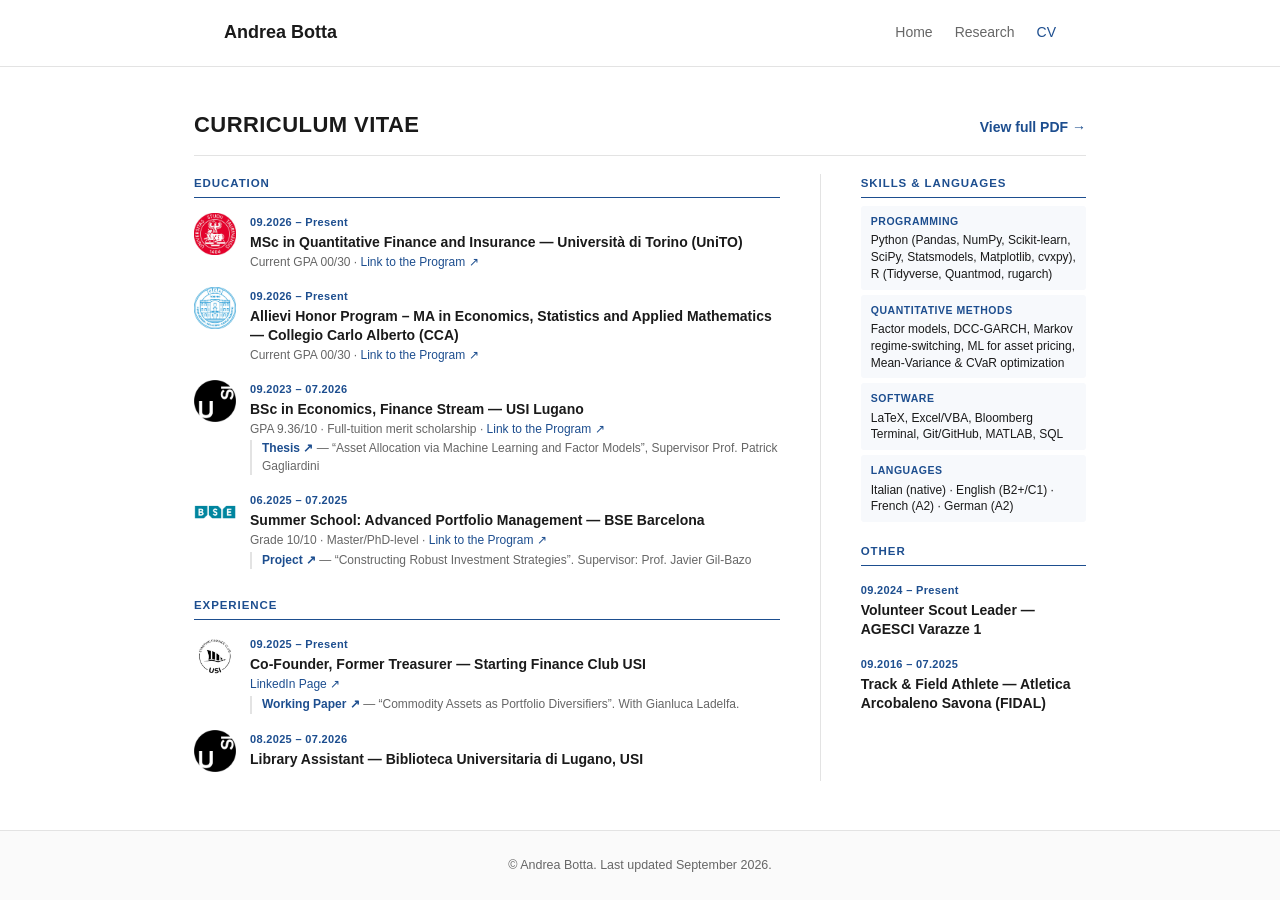
==== commit 14b6dd90: "Simplify footer structure in cv.html Removed redundant div elements from footer." ====
--- a/cv.html
+++ b/cv.html
@@ -154,10 +154,7 @@
 
 <footer>
   <div class="footer-inner">
-    <div>© Andrea Botta. Last updated September 2026.</div>
-    <div class="footer-contact">
-      <a href="mailto:ab.andreabotta@gmail.com"><i class="fas fa-envelope"></i> ab.andreabotta@gmail.com</a>
-    </div>
+    © Andrea Botta. Last updated September 2026.
   </div>
 </footer>
 
--- a/style.css
+++ b/style.css
@@ -43,6 +43,11 @@
   background: var(--color-bg);
   line-height: 1.65;
   -webkit-font-smoothing: antialiased;
+  
+  /* Flexbox per spingere sempre il footer in basso */
+  display: flex;
+  flex-direction: column;
+  min-height: 100vh;
 }
 
 a{
@@ -88,8 +93,12 @@
 /* ================= LAYOUT ================= */
 .wrap{
   max-width: var(--content-width);
+  width: 100%;
   margin: 0 auto;
   padding: 56px 24px 40px;
+  
+  /* Permette al contenuto di espandersi e spingere il footer */
+  flex: 1; 
 }
 
 /* INTRO HEADER — photo next to name/subtitle */
@@ -237,10 +246,11 @@
 
 /* ================= FOOTER ================= */
 footer {
-  background-color: #f5f5f5; /* Barra grigia a larghezza intera */
+  background-color: #fafafa; /* Grigio chiaro e delicato */
   border-top: 1px solid var(--color-border);
   padding: 24px 0;
-  margin-top: 50px;
+  width: 100%;
+  margin-top: auto; /* Mantiene il footer in fondo alla pagina */
 }
 .footer-inner {
   max-width: var(--content-width);
@@ -249,6 +259,17 @@
   font-size: 12.5px;
   color: var(--color-text-soft);
   text-align: center;
+  display: flex;
+  flex-direction: column;
+  gap: 6px;
+}
+.footer-contact a {
+  color: var(--color-text-soft);
+  border-bottom: none;
+  transition: color 0.2s ease;
+}
+.footer-contact a:hover {
+  color: var(--color-accent);
 }
 
 @media (max-width: 600px){
@@ -261,9 +282,6 @@
 
 /* =====================================================
    CV PAGE — single-screen, two-column layout
-   Everything visible on load: chronological history on
-   the left, capabilities/extras on the right, separated
-   by a thin accent-toned rule.
    ===================================================== */
 
 .cv-page .wrap{ max-width: 940px; padding: 40px 24px 28px; }
@@ -312,7 +330,7 @@
   border-bottom: 1.5px solid var(--color-accent);
 }
 
-/* CV cards — dense stacked rows: date, then title, then meta, then links */
+/* CV cards — dense stacked rows */
 .cv-card{
   padding: 7px 8px;
   margin: 0 -8px 2px;
@@ -321,14 +339,14 @@
 }
 .cv-card:hover{ background: #f2f6fc; }
 
-/* CV LOGOS (Struttura per loghi accanto al testo) */
+/* CV LOGOS */
 .cv-card-header {
   display: flex;
   align-items: flex-start;
   gap: 14px;
 }
 .cv-logo {
-  width: 42px; /* Dimensione loghi */
+  width: 42px;
   height: 42px;
   object-fit: contain;
   flex-shrink: 0;
@@ -370,7 +388,6 @@
 }
 .cv-card-sub a:hover{ border-bottom: 1px solid var(--color-accent); }
 
-/* Project link line — own row, brief description after the link */
 .cv-card-link{
   font-size: 12px;
   color: var(--color-text-soft);
@@ -387,7 +404,7 @@
 }
 .cv-card-link a:hover{ border-bottom: 1px solid var(--color-accent); }
 
-/* Skills — stacked compact blocks (single column suits the narrower right side) */
+/* Skills */
 .cv-skills-grid{
   display: flex;
   flex-direction: column;
@@ -428,9 +445,6 @@
   border-bottom: none;
 }
 .cv-pdf-bottom a:hover{ border-bottom: 1px solid var(--color-accent); }
-
-/* Footer compact on CV page */
-.cv-page footer { padding-top: 24px; padding-bottom: 24px; }
 
 @media (max-width: 760px){
   .cv-grid{ grid-template-columns: 1fr; }
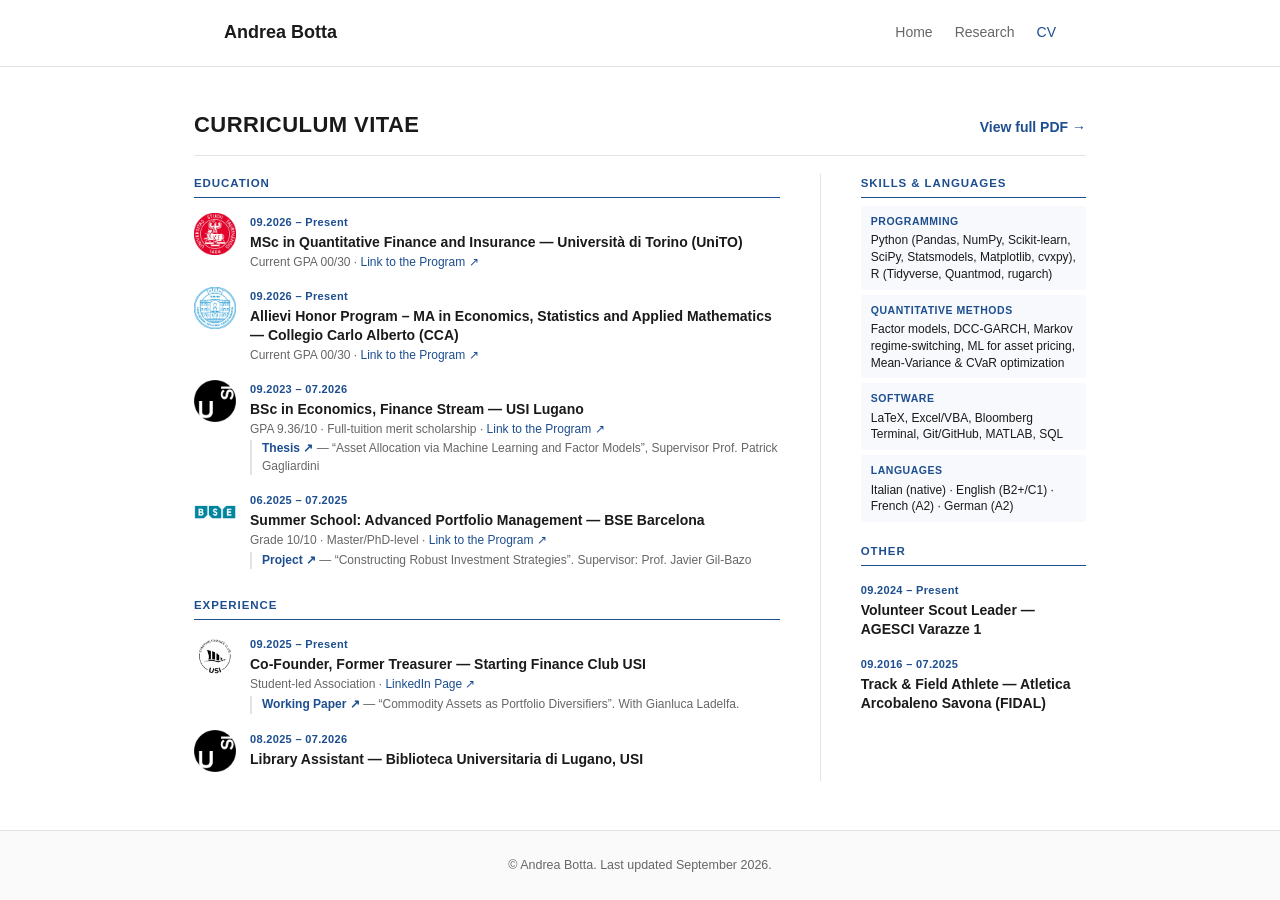
==== commit 3819b7d9: "Clarify Student-led Association in experience section Updated the description of the experience sect" ====
--- a/cv.html
+++ b/cv.html
@@ -86,13 +86,13 @@
       <section id="experience">
         <h2 class="sub-heading">Experience</h2>
 
-        <div class="cv-card">
+       <div class="cv-card">
           <div class="cv-card-header">
             <img src="logo-sfc.png" alt="SFC" class="cv-logo">
             <div class="cv-card-content">
               <div class="cv-card-date">09.2025 – Present</div>
               <div class="cv-card-title">Co-Founder, Former Treasurer — Starting Finance Club USI</div>
-              <div class="cv-card-sub"><a href="https://www.linkedin.com/company/starting-finance-club-usi/" target="_blank">LinkedIn Page ↗</a></div>
+              <div class="cv-card-sub">Student-led Association · <a href="https://www.linkedin.com/company/starting-finance-club-usi/" target="_blank">LinkedIn Page ↗</a></div>
               <div class="cv-card-link"><a href="research.html">Working Paper ↗</a> — “Commodity Assets as Portfolio Diversifiers”. With Gianluca Ladelfa.</div>
             </div>
           </div>
--- a/style.css
+++ b/style.css
@@ -259,17 +259,6 @@
   font-size: 12.5px;
   color: var(--color-text-soft);
   text-align: center;
-  display: flex;
-  flex-direction: column;
-  gap: 6px;
-}
-.footer-contact a {
-  color: var(--color-text-soft);
-  border-bottom: none;
-  transition: color 0.2s ease;
-}
-.footer-contact a:hover {
-  color: var(--color-accent);
 }
 
 @media (max-width: 600px){
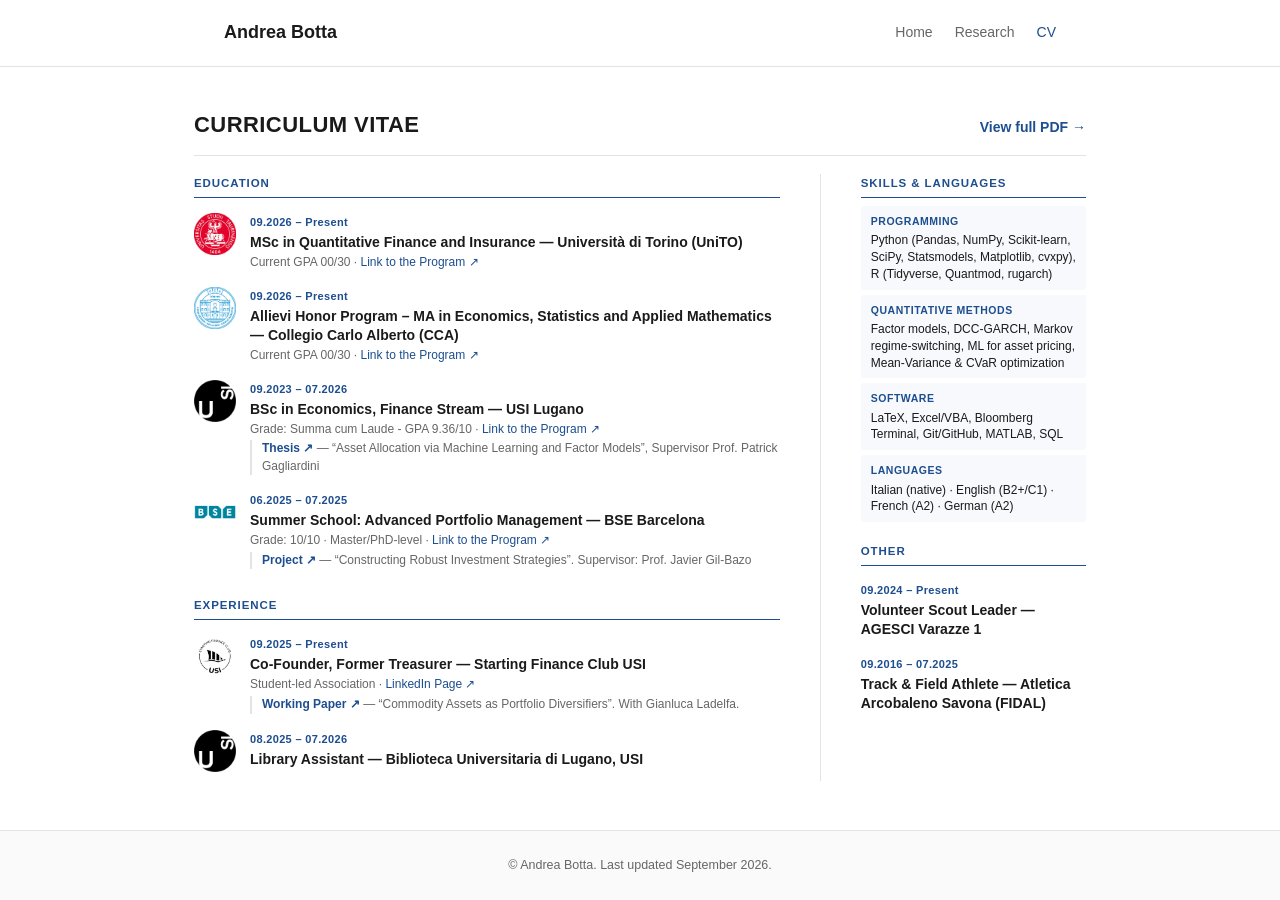
==== commit 0157e68f: "Update GPA and grade formatting in cv.html" ====
--- a/cv.html
+++ b/cv.html
@@ -64,7 +64,7 @@
             <div class="cv-card-content">
               <div class="cv-card-date">09.2023 – 07.2026</div>
               <div class="cv-card-title">BSc in Economics, Finance Stream — USI Lugano</div>
-              <div class="cv-card-sub">GPA 9.36/10 · Full-tuition merit scholarship · <a href="https://www.desk.usi.ch/it/piano-degli-studi-bachelor-in-scienze-economiche" target="_blank">Link to the Program ↗</a></div>
+              <div class="cv-card-sub">Grade: Summa cum Laude - GPA 9.36/10 · <a href="https://www.desk.usi.ch/it/piano-degli-studi-bachelor-in-scienze-economiche" target="_blank">Link to the Program ↗</a></div>
               <div class="cv-card-link"><a href="research.html">Thesis ↗</a> — “Asset Allocation via Machine Learning and Factor Models”, Supervisor Prof. Patrick Gagliardini</div>
             </div>
           </div>
@@ -76,7 +76,7 @@
             <div class="cv-card-content">
               <div class="cv-card-date">06.2025 – 07.2025</div>
               <div class="cv-card-title">Summer School: Advanced Portfolio Management — BSE Barcelona</div>
-              <div class="cv-card-sub">Grade 10/10 · Master/PhD-level · <a href="https://bse.eu/summer-school/finance/advanced-portfolio-management" target="_blank">Link to the Program ↗</a></div>
+              <div class="cv-card-sub">Grade: 10/10 · Master/PhD-level · <a href="https://bse.eu/summer-school/finance/advanced-portfolio-management" target="_blank">Link to the Program ↗</a></div>
               <div class="cv-card-link"><a href="research.html">Project ↗</a> — “Constructing Robust Investment Strategies”. Supervisor: Prof. Javier Gil-Bazo</div>
             </div>
           </div>
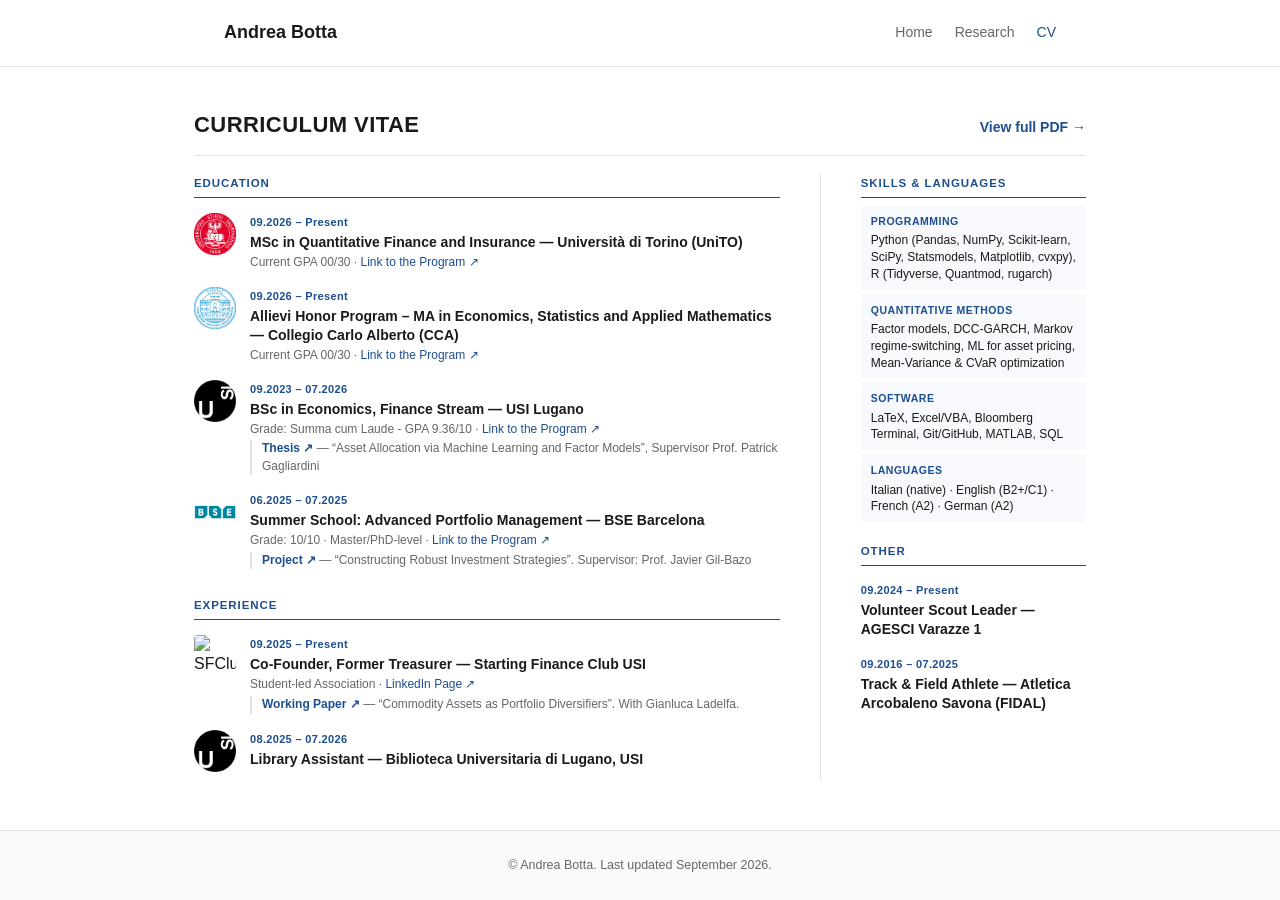
==== commit c7f20c67: "Update logo image source in CV" ====
--- a/cv.html
+++ b/cv.html
@@ -88,7 +88,7 @@
 
        <div class="cv-card">
           <div class="cv-card-header">
-            <img src="logo-sfc.png" alt="SFC" class="cv-logo">
+            <img src="logo-sfclub.png" alt="SFClub" class="cv-logo">
             <div class="cv-card-content">
               <div class="cv-card-date">09.2025 – Present</div>
               <div class="cv-card-title">Co-Founder, Former Treasurer — Starting Finance Club USI</div>
